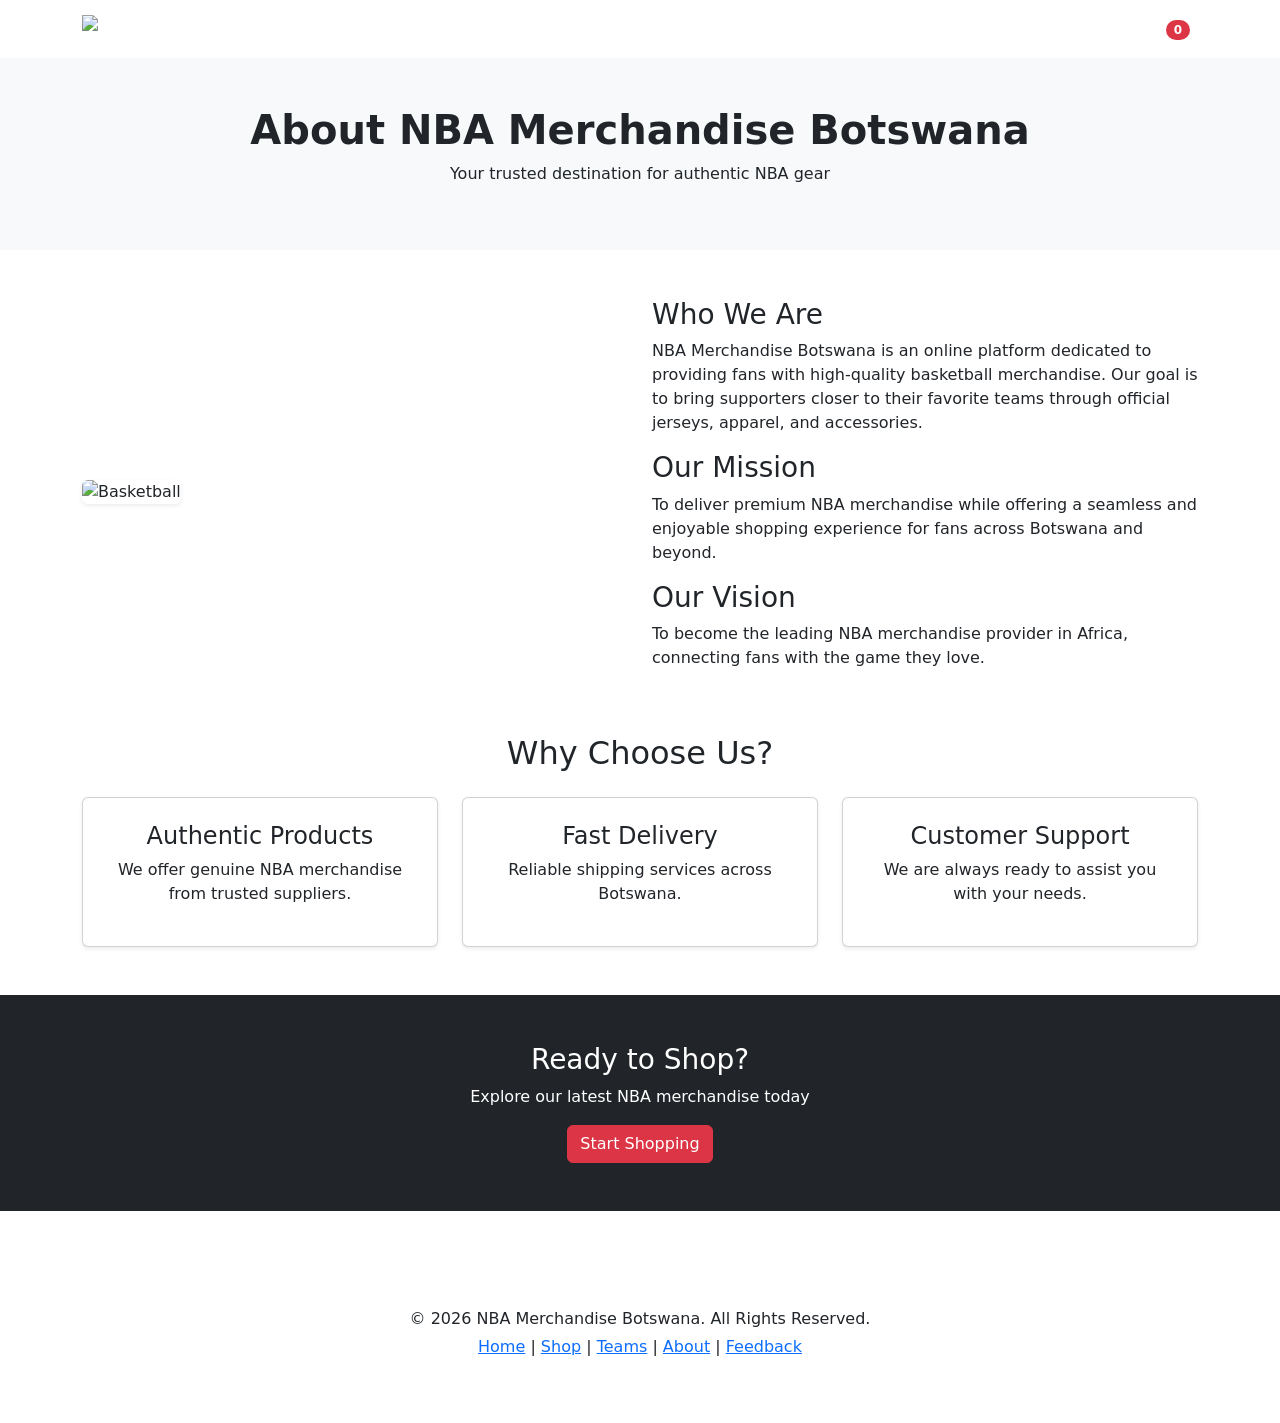
==== about.html @ e5ba8f72 "Add files via upload" ====
<!DOCTYPE html>
<html lang="en">
<head>
  <meta charset="UTF-8">
  <meta name="viewport" content="width=device-width, initial-scale=1.0">
  <title>NBA Merch | About</title>
  <link href="https://cdn.jsdelivr.net/npm/bootstrap@5.3.3/dist/css/bootstrap.min.css" rel="stylesheet">
  <link rel="stylesheet" href="style/style.css">
</head>
<body>
  <!-- Header -->
  <header>
    <nav class="navbar navbar-expand-lg navbar-dark sticky-top">
      <div class="container">
        <a class="navbar-brand" href="about.html">
          <img src="images/logo.png" alt="NBA Merch Logo" width="200" height="65">
        </a>
        <button class="navbar-toggler" type="button" data-bs-toggle="collapse" data-bs-target="#navbarNav">
          <span class="navbar-toggler-icon"></span>
        </button>
        <div class="collapse navbar-collapse" id="navbarNav">
          <ul class="navbar-nav ms-auto">
            <li class="nav-item"><a class="nav-link" href="index.html">Home</a></li>
            <li class="nav-item"><a class="nav-link" href="shop.html">Shop</a></li>
            <li class="nav-item"><a class="nav-link" href="teams.html">Teams</a></li>
            <li class="nav-item"><a class="nav-link active" href="about.html">About</a></li>
            <li class="nav-item"><a class="nav-link" href="contact.html">Contact</a></li>
            <li class="nav-item"><a class="nav-link" href="feedback.html">Feedback</a></li>
            <li class="nav-item">
              <a class="nav-link" href="cart.html">
                Cart <span id="cart-count" class="badge bg-danger rounded-pill">0</span>
              </a>
            </li>
          </ul>
        </div>
      </div>
    </nav>
  </header>

 
  <!-- HERO -->
<section class="bg-light py-5 text-center">
  <div class="container">
    <h1 class="fw-bold">About NBA Merchandise Botswana</h1>
    <p>Your trusted destination for authentic NBA gear</p>
  </div>
</section>

<!-- ABOUT CONTENT -->
<section class="container mt-5">
  <div class="row align-items-center">

    <!-- IMAGE -->
    <div class="col-md-6">
      <img src="images/about.jpg" class="img-fluid rounded shadow-sm" alt="Basketball">
    </div>

    <!-- TEXT -->
    <div class="col-md-6">
      <h3>Who We Are</h3>
      <p>
        NBA Merchandise Botswana is an online platform dedicated to providing fans with
        high-quality basketball merchandise. Our goal is to bring supporters closer to
        their favorite teams through official jerseys, apparel, and accessories.
      </p>

      <h3>Our Mission</h3>
      <p>
        To deliver premium NBA merchandise while offering a seamless and enjoyable
        shopping experience for fans across Botswana and beyond.
      </p>

      <h3>Our Vision</h3>
      <p>
        To become the leading NBA merchandise provider in Africa, connecting fans with
        the game they love.
      </p>
    </div>

  </div>
</section>

<!-- WHY CHOOSE US -->
<section class="container mt-5">
  <h2 class="text-center mb-4">Why Choose Us?</h2>

  <div class="row text-center">

    <div class="col-md-4">
      <div class="card p-4 shadow-sm">
        <h4>Authentic Products</h4>
        <p>We offer genuine NBA merchandise from trusted suppliers.</p>
      </div>
    </div>

    <div class="col-md-4">
      <div class="card p-4 shadow-sm">
        <h4>Fast Delivery</h4>
        <p>Reliable shipping services across Botswana.</p>
      </div>
    </div>

    <div class="col-md-4">
      <div class="card p-4 shadow-sm">
        <h4>Customer Support</h4>
        <p>We are always ready to assist you with your needs.</p>
      </div>
    </div>

  </div>
</section>

<!-- CTA -->
<section class="bg-dark text-white text-center py-5 mt-5">
  <div class="container">
    <h3>Ready to Shop?</h3>
    <p>Explore our latest NBA merchandise today</p>
    <a href="shop.html" class="btn btn-danger">Start Shopping</a>
  </div>
</section>



  <!-- Footer -->
  <footer class="py-5 mt-5">
    <div class="container text-center">
      <p class="mb-1">&copy; 2026 NBA Merchandise Botswana. All Rights Reserved.</p>
      <p>
        <a href="index.html">Home</a> | 
        <a href="shop.html">Shop</a> | 
        <a href="teams.html">Teams</a> | 
        <a href="about.html">About</a> | 
        <a href="feedback.html">Feedback</a>
      </p>
    </div>
  </footer>

  <script src="https://cdn.jsdelivr.net/npm/bootstrap@5.3.3/dist/js/bootstrap.bundle.min.js"></script>
  <script src="js/script.js"></script>
</body>
</html>
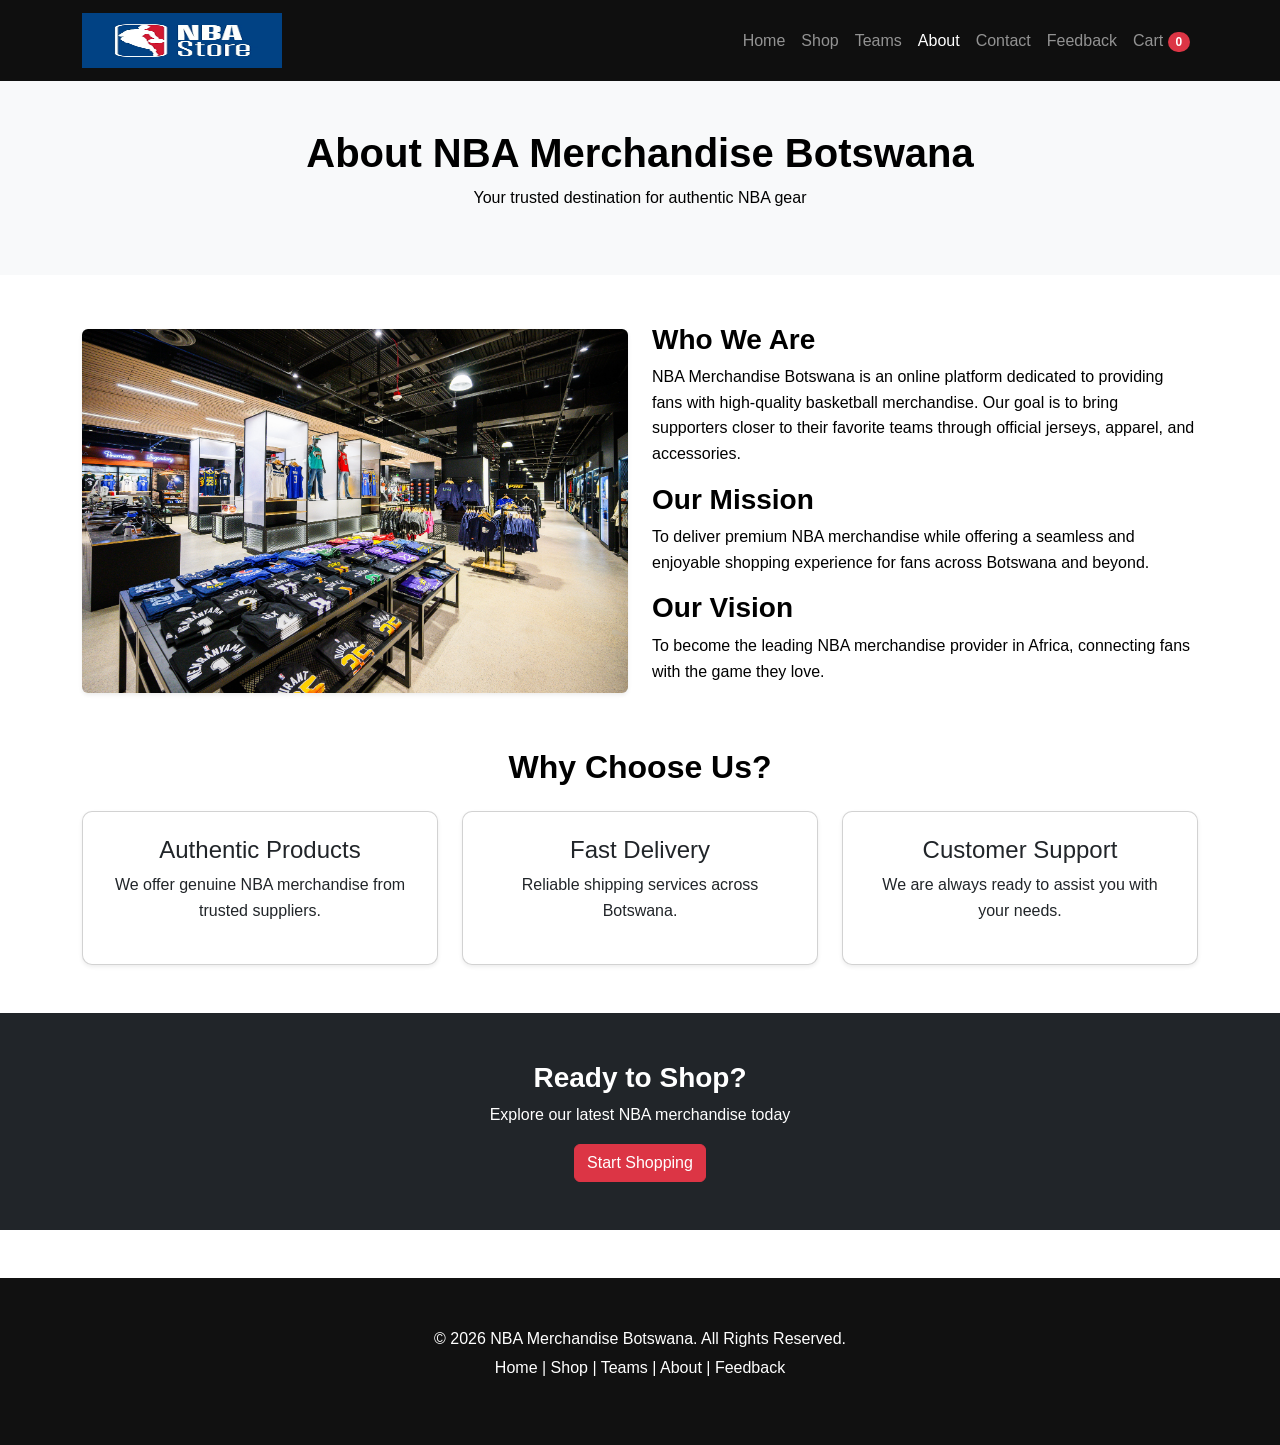
==== commit 890a38cb: "Update about.html" ====
--- a/about.html
+++ b/about.html
@@ -5,7 +5,7 @@
   <meta name="viewport" content="width=device-width, initial-scale=1.0">
   <title>NBA Merch | About</title>
   <link href="https://cdn.jsdelivr.net/npm/bootstrap@5.3.3/dist/css/bootstrap.min.css" rel="stylesheet">
-  <link rel="stylesheet" href="style/style.css">
+  <link rel="stylesheet" href="style.css">
 </head>
 <body>
   <!-- Header -->
@@ -13,7 +13,7 @@
     <nav class="navbar navbar-expand-lg navbar-dark sticky-top">
       <div class="container">
         <a class="navbar-brand" href="about.html">
-          <img src="images/logo.png" alt="NBA Merch Logo" width="200" height="65">
+          <img src="logo.png" alt="NBA Merch Logo" width="200" height="65">
         </a>
         <button class="navbar-toggler" type="button" data-bs-toggle="collapse" data-bs-target="#navbarNav">
           <span class="navbar-toggler-icon"></span>
@@ -52,7 +52,7 @@
 
     <!-- IMAGE -->
     <div class="col-md-6">
-      <img src="images/about.jpg" class="img-fluid rounded shadow-sm" alt="Basketball">
+      <img src="about.jpg" class="img-fluid rounded shadow-sm" alt="Basketball">
     </div>
 
     <!-- TEXT -->
@@ -136,6 +136,6 @@
   </footer>
 
   <script src="https://cdn.jsdelivr.net/npm/bootstrap@5.3.3/dist/js/bootstrap.bundle.min.js"></script>
-  <script src="js/script.js"></script>
+  <script src="script.js"></script>
 </body>
-</html>+</html>
--- a/style.css
+++ b/style.css
@@ -0,0 +1,135 @@
+@import url('https://fonts.googleapis.com/css2?family=Roboto:wght@400;500;700&display=swap');
+
+:root {
+  --nba-red: #C8102E;
+  --dark-bg: #0F0F0F;
+  --text-color: #000000;
+}
+
+body {
+  font-family: 'Roboto', sans-serif;
+  color: var(--text-color);
+  line-height: 1.6;
+}
+
+header, footer {
+  background-color: var(--dark-bg);
+  color: white;
+}
+
+.navbar-brand img {
+  height: 55px;
+}
+
+.hero {
+  background-size: cover;
+  background-position: center;
+  height: 85vh;
+  min-height: 500px;
+  color: #FFFFFF;
+  display: flex;
+  align-items: center;
+  text-shadow: 0 2px 10px rgba(0,0,0,0.8);
+}
+
+.product-card {
+  transition: all 0.3s ease;
+  border: none;
+  box-shadow: 0 4px 15px rgba(0,0,0,0.1);
+}
+
+.product-card:hover {
+  transform: translateY(-10px);
+  box-shadow: 0 15px 25px rgba(200,16,46,0.2);
+}
+
+.btn-nba {
+  background-color: var(--nba-red);
+  border: none;
+  color: white;
+}
+
+.btn-nba:hover {
+  background-color: #a00c24;
+  color: white;
+}
+
+footer a {
+  color: #ddd;
+  text-decoration: none;
+}
+
+footer a:hover {
+  color: var(--nba-red);
+}
+
+.card-img-top {
+  height: 220px;
+  object-fit: cover;
+}
+
+h1, h2, h3 {
+  font-weight: 700;
+}
+
+
+
+.card {
+  border-radius: 10px;
+  transition: 0.3s;
+}
+
+.card:hover {
+  transform: translateY(-5px);
+}
+
+
+#cart-items .card {
+  margin-bottom: 10px;
+}
+
+#cart-total {
+  font-weight: bold;
+  font-size: 18px;
+}
+
+
+iframe {
+  border-radius: 10px;
+}
+
+
+.card img {
+  height: 250px;
+  object-fit: cover;
+}
+
+footer {
+  background-color: #111;
+  color: white;
+}
+
+footer a {
+  color: white;
+  text-decoration: none;
+}
+
+
+
+
+
+.card img {
+  height: 120px;
+  object-fit: contain;
+}
+
+.card {
+  transition: 0.3s;
+}
+
+.card:hover {
+  transform: scale(1.05);
+}
+
+
+
